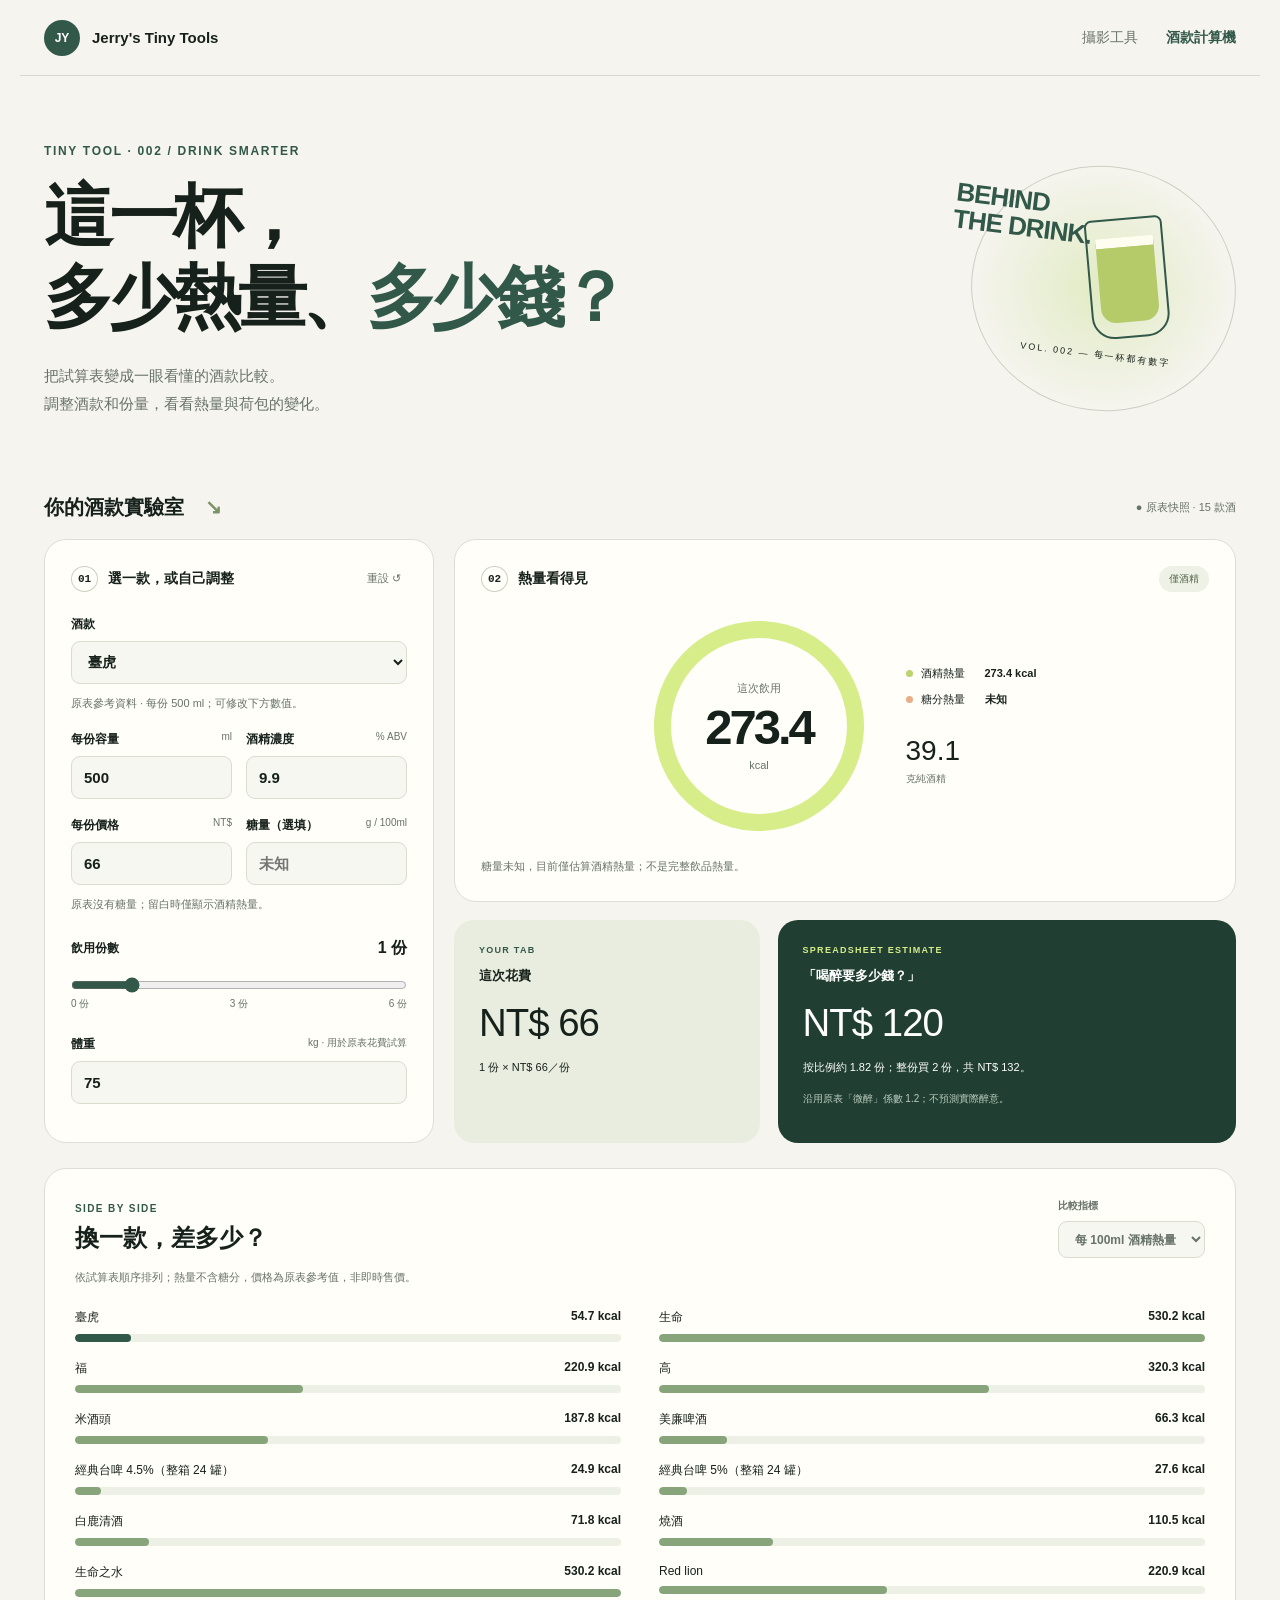
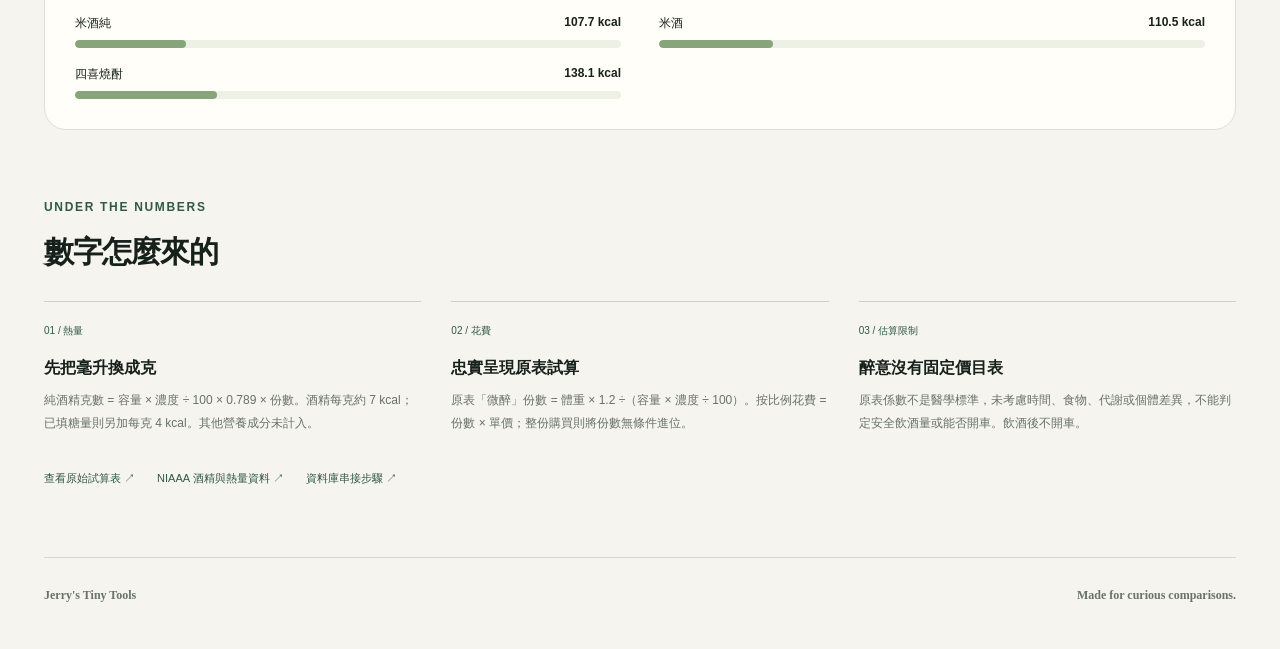
==== drinks.html @ 247eedcf "Add phone camera comparisons, equivalent focal input and drinks tool" ====
<!doctype html>
<html lang="zh-Hant">
<head>
  <meta charset="utf-8"><meta name="viewport" content="width=device-width, initial-scale=1">
  <meta name="description" content="用容量、酒精濃度與價格比較酒款熱量和試算花費。">
  <title>酒款熱量與花費計算機 · Jerry's Tiny Tools</title>
  <link rel="stylesheet" href="styles.css"><link rel="stylesheet" href="drinks.css">
</head>
<body class="drinks-page">
  <header class="site-header"><a class="brand" href="index.html"><span class="brand-mark">JY</span><span>Jerry's Tiny Tools</span></a><nav><a href="index.html">攝影工具</a><a href="drinks.html" aria-current="page">酒款計算機</a></nav></header>
  <main class="drink-main">
    <section class="drink-hero"><div><p class="eyebrow">Tiny tool · 002 / Drink smarter</p><h1>這一杯，<br>多少熱量、<em>多少錢？</em></h1><p>把試算表變成一眼看懂的酒款比較。<br>調整酒款和份量，看看熱量與荷包的變化。</p></div><div class="hero-stamp" aria-hidden="true"><span>BEHIND<br>THE DRINK.</span><div class="glass"><i></i></div><small>VOL. 002 — 每一杯都有數字</small></div></section>
    <div class="workspace-heading"><h2>你的酒款實驗室 <span>↘</span></h2><p id="data-status" role="status">正在載入酒款…</p></div>
    <section class="drink-workspace" aria-label="酒款計算機">
      <form id="drink-form" class="input-panel" novalidate>
        <div class="panel-title"><span class="step">01</span><h3>選一款，或自己調整</h3><button id="reset" type="button">重設 ↺</button></div>
        <label>酒款<select id="drink-select"><option value="custom">自訂酒款</option></select></label>
        <p id="source-note" class="subtle">可直接輸入酒款資料。</p>
        <div class="drink-fields">
          <label>每份容量 <span>ml</span><input id="volume" type="number" min="1" max="100000" step="any" value="500" required></label>
          <label>酒精濃度 <span>% ABV</span><input id="abv" type="number" min="0" max="100" step="any" value="9.9" required></label>
          <label>每份價格 <span>NT$</span><input id="price" type="number" min="0" max="1000000" step="any" value="66" required></label>
          <label>糖量（選填）<span>g / 100ml</span><input id="sugar" type="number" min="0" max="100" step="any" placeholder="未知" aria-describedby="sugar-note"></label>
        </div>
        <p id="sugar-note" class="subtle">原表沒有糖量；留白時僅顯示酒精熱量。</p>
        <div class="quantity-heading"><label for="quantity">飲用份數</label><output id="quantity-label" for="quantity">1 份</output></div>
        <input id="quantity" type="range" min="0" max="6" value="1" step="0.25"><div class="range-labels"><span>0 份</span><span>3 份</span><span>6 份</span></div>
        <label class="weight-field">體重 <span>kg · 用於原表花費試算</span><input id="weight" type="number" min="20" max="300" step="any" value="75" required></label>
        <p id="drink-error" role="alert"></p>
      </form>
      <div class="dashboard" id="dashboard" aria-live="polite">
        <article class="calorie-panel"><div class="panel-title"><span class="step">02</span><h3>熱量看得見</h3><span class="pill" id="calorie-mode">僅酒精</span></div><div class="calorie-content"><div class="calorie-ring" id="calorie-ring"><div><small>這次飲用</small><strong id="calories">—</strong><span>kcal</span></div></div><div class="calorie-legend"><p><i></i>酒精熱量 <b id="alcohol-calories">—</b></p><p><i class="sugar-dot"></i>糖分熱量 <b id="sugar-calories">未知</b></p><div class="alcohol-amount"><strong id="alcohol-grams">—</strong><span>克純酒精</span></div></div></div><p class="subtle" id="calorie-note">僅估算酒精熱量，不代表飲品完整營養標示。</p></article>
        <div class="cost-grid"><article class="spend-panel"><p class="eyebrow">Your tab</p><h3>這次花費</h3><strong id="cost">—</strong><p id="cost-detail"></p></article><article class="reference-panel"><p class="eyebrow">Spreadsheet estimate</p><h3>「喝醉要多少錢？」</h3><strong id="reference-cost">—</strong><p id="reference-detail"></p><small>沿用原表「微醉」係數 1.2；不預測實際醉意。</small></article></div>
      </div>
    </section>
    <section class="compare-panel"><div class="compare-title"><div><p class="eyebrow">Side by side</p><h2>換一款，差多少？</h2></div><label>比較指標<select id="compare-mode"><option value="calories">每 100ml 酒精熱量</option><option value="referenceCost">原表「微醉」花費</option><option value="price">每份價格</option></select></label></div><p class="subtle">依試算表順序排列；熱量不含糖分，價格為原表參考值，非即時售價。</p><div id="comparison" class="comparison-bars"></div></section>
    <section class="method-panel" id="method"><p class="eyebrow">Under the numbers</p><h2>數字怎麼來的</h2><div class="method-grid"><article><span>01 / 熱量</span><h3>先把毫升換成克</h3><p>純酒精克數 = 容量 × 濃度 ÷ 100 × 0.789 × 份數。酒精每克約 7 kcal；已填糖量則另加每克 4 kcal。其他營養成分未計入。</p></article><article><span>02 / 花費</span><h3>忠實呈現原表試算</h3><p>原表「微醉」份數 = 體重 × 1.2 ÷（容量 × 濃度 ÷ 100）。按比例花費 = 份數 × 單價；整份購買則將份數無條件進位。</p></article><article><span>03 / 估算限制</span><h3>醉意沒有固定價目表</h3><p>原表係數不是醫學標準，未考慮時間、食物、代謝或個體差異，不能判定安全飲酒量或能否開車。飲酒後不開車。</p></article></div><p class="source-links"><a href="https://docs.google.com/spreadsheets/d/1UPAgXNhhi6cMgHIBii5CfpqOb5altvb4Jef5Sp4wMOI/edit" target="_blank" rel="noreferrer">查看原始試算表 ↗</a><a href="https://rethinkingdrinking.niaaa.nih.gov/tools/calculators" target="_blank" rel="noreferrer">NIAAA 酒精與熱量資料 ↗</a><a href="docs/database.md">資料庫串接步驟 ↗</a></p></section>
  </main><footer><span>Jerry's Tiny Tools</span><span>Made for curious comparisons.</span></footer>
  <script src="config.js"></script><script type="module" src="drinks.mjs"></script>
</body></html>
---- styles.css ----
:root { --ink:#17211b; --muted:#677269; --paper:#f2f0e8; --card:#fbfaf5; --line:#d7d8cf; --green:#245f45; --lime:#c7ef63; --orange:#ee7952; }
* { box-sizing:border-box; }
html { scroll-behavior:smooth; }
body { margin:0; color:var(--ink); background:var(--paper); font-family:"Noto Sans TC",sans-serif; }
button,input,select { font:inherit; color:inherit; } a { color:inherit; text-decoration:none; }
.site-header { height:76px; max-width:1240px; margin:auto; padding:0 24px; display:flex; align-items:center; justify-content:space-between; border-bottom:1px solid var(--line); }
.brand { display:flex; align-items:center; gap:12px; font:800 15px Manrope,sans-serif; }
.brand-mark { width:36px; height:36px; display:grid; place-items:center; color:white; background:var(--green); border-radius:50%; font-size:12px; }
nav { display:flex; gap:28px; color:var(--muted); font-size:14px; } nav a:hover { color:var(--green); }
.hero { max-width:1240px; min-height:610px; margin:auto; padding:110px 24px 80px; position:relative; overflow:hidden; }
.hero::after { content:""; position:absolute; width:430px; height:430px; right:2%; top:50px; border:1px solid #afbaa4; border-radius:50%; box-shadow:inset 0 0 80px rgba(199,239,99,.28),0 0 0 70px rgba(255,255,255,.22),0 0 0 71px #d9dbd0; z-index:-1; }
.eyebrow { margin:0 0 18px; color:var(--green); font:800 12px Manrope,sans-serif; letter-spacing:.14em; text-transform:uppercase; }
h1,h2,h3,p { margin-top:0; }
h1 { max-width:850px; margin-bottom:28px; font:700 clamp(48px,7.3vw,96px)/1.04 "Noto Sans TC",sans-serif; letter-spacing:-.075em; }
h1 em { color:var(--green); font-style:normal; }
.hero-copy { max-width:570px; margin-bottom:36px; color:var(--muted); font-size:18px; line-height:1.8; }
.primary-button { display:inline-flex; align-items:center; gap:24px; padding:14px 18px 14px 22px; color:white; background:var(--green); border-radius:99px; font-weight:600; }
.primary-button span { display:grid; place-items:center; width:31px; height:31px; color:var(--ink); background:var(--lime); border-radius:50%; }
.calculator { padding:90px max(24px,calc((100vw - 1192px)/2)); color:white; background:var(--ink); }
.section-heading { display:flex; justify-content:space-between; align-items:end; gap:32px; margin-bottom:32px; }
.section-heading h2,.notes h2 { margin-bottom:0; font-size:clamp(32px,4vw,54px); letter-spacing:-.055em; }
.section-heading>p { max-width:420px; margin-bottom:4px; color:#aeb8b0; line-height:1.7; font-size:14px; }
.calculator .eyebrow { color:var(--lime); }
.sensor-note { color:#aeb8b0; font-size:12px; line-height:1.8; margin-bottom:24px; }
.spec-table-wrap { overflow-x:auto; margin:20px 0; border:1px solid #455148; border-radius:14px; }
.spec-table { width:100%; min-width:570px; border-collapse:collapse; font-size:13px; }
.spec-table caption { text-align:left; padding:18px; font-weight:700; }
.spec-table th,.spec-table td { padding:14px 18px; text-align:left; border-top:1px solid #455148; vertical-align:top; overflow-wrap:anywhere; }
.spec-table thead th:nth-child(2) { color:var(--lime); }
.spec-table thead th:nth-child(3) { color:var(--orange); }
.spec-table tbody th { color:#aeb8b0; font-weight:400; }
.spec-table a { text-decoration:underline; }
.field-grid>* { min-width:0; }
[hidden] { display:none !important; }
.presets { display:flex; flex-wrap:wrap; gap:10px; margin-bottom:24px; }
.presets button { padding:10px 15px; color:#ccd2cd; background:transparent; border:1px solid #455148; border-radius:99px; cursor:pointer; font-size:13px; }
.presets button:hover { color:var(--ink); background:var(--lime); border-color:var(--lime); }
.comparison-grid { display:grid; grid-template-columns:1fr 1fr; gap:18px; }
.setup-card { padding:26px; border:1px solid #3a463e; border-radius:22px; background:#222e27; }
.setup-b { background:#292d28; }
.card-label { display:flex; align-items:center; gap:12px; margin-bottom:24px; }
.card-label span { display:grid; place-items:center; width:30px; height:30px; color:var(--ink); background:var(--lime); border-radius:50%; font:800 12px Manrope; }
.setup-b .card-label span { background:var(--orange); }
.card-label input { width:calc(100% - 42px); padding:0; color:white; background:transparent; border:0; outline:0; font-size:19px; font-weight:700; }
.field-grid { display:grid; grid-template-columns:1.3fr 1fr; gap:14px; }
.field-grid label { position:relative; color:#aeb8b0; font-size:12px; }
.field-grid label span { position:absolute; right:13px; bottom:13px; color:#8e9991; }
.field-grid input,.field-grid select { width:100%; height:47px; margin-top:7px; padding:0 12px; color:white; background:#17211b; border:1px solid #465149; border-radius:10px; outline:0; }
.field-grid input { padding-right:38px; } .field-grid input:focus,.field-grid select:focus { border-color:var(--lime); }
.error { min-height:22px; margin:12px 0 0; color:#ff9f84; font-size:13px; }
.results { display:grid; grid-template-columns:.85fr 1.4fr; gap:18px; margin-top:6px; }
.result-feature,.result-list { color:var(--ink); background:var(--card); border-radius:22px; }
.result-feature { padding:28px; } .result-kicker { color:var(--muted); font-size:12px; font-weight:700; letter-spacing:.08em; }
.blur-visual { height:150px; position:relative; margin:8px 0 25px; display:flex; justify-content:center; align-items:center; }
.blur-orb { position:absolute; display:grid; place-items:center; min-width:48px; min-height:48px; border-radius:50%; transition:width .35s ease,height .35s ease; font:800 13px Manrope; backdrop-filter:blur(3px); }
.orb-a { left:25%; color:#153d2b; background:rgba(199,239,99,.72); box-shadow:0 0 45px rgba(99,160,63,.28); }
.orb-b { right:25%; color:#6b2b18; background:rgba(238,121,82,.68); box-shadow:0 0 45px rgba(238,121,82,.28); }
.result-feature h3 { margin-bottom:8px; font-size:23px; letter-spacing:-.03em; }
.result-feature>p:last-child { margin:0; color:var(--muted); font-size:13px; line-height:1.7; }
.result-list { display:grid; grid-template-columns:1fr 1fr; overflow:hidden; }
.metric { min-height:133px; padding:22px; border-right:1px solid var(--line); border-bottom:1px solid var(--line); }
.metric:nth-child(even) { border-right:0; } .metric:nth-last-child(-n+2) { border-bottom:0; }
.metric span,.metric small { display:block; color:var(--muted); } .metric span { margin-bottom:7px; font-size:12px; }
.metric strong { display:block; margin-bottom:8px; font:700 clamp(16px,2vw,21px) Manrope,"Noto Sans TC"; letter-spacing:-.03em; }
.metric small { font-size:11px; line-height:1.5; }
.notes { max-width:1240px; margin:auto; padding:110px 24px; }
.note-grid { display:grid; grid-template-columns:repeat(3,1fr); gap:24px; margin-top:54px; }
.note-grid article { padding-top:24px; border-top:2px solid var(--ink); } .note-grid span { color:var(--green); font:800 12px Manrope; }
.note-grid h3 { margin:34px 0 12px; font-size:20px; } .note-grid p,.fine-print { color:var(--muted); line-height:1.8; font-size:14px; }
.fine-print { max-width:820px; margin:60px 0 0; padding:18px 20px; background:#e8e6dc; border-radius:12px; }
footer { max-width:1192px; margin:auto; padding:30px 0 45px; display:flex; justify-content:space-between; color:var(--muted); border-top:1px solid var(--line); font:600 12px Manrope; }
@media (max-width:800px) {
  nav { gap:12px; font-size:12px; } .brand { font-size:12px; gap:7px; } .hero { min-height:560px; padding-top:90px; } .hero::after { width:270px; height:270px; right:-80px; top:55px; }
  .section-heading { display:block; } .section-heading>p { margin-top:18px; } .comparison-grid,.results,.note-grid { grid-template-columns:1fr; }
  .result-list { grid-template-columns:1fr; } .metric,.metric:nth-child(even),.metric:nth-last-child(-n+2) { border-right:0; border-bottom:1px solid var(--line); }
  .metric:last-child { border-bottom:0; } footer { margin:0 24px; }
}
@media (max-width:480px) { .hero { padding-top:70px; } h1 { font-size:45px; } .calculator { padding-left:16px; padding-right:16px; } .field-grid { grid-template-columns:1fr; } .setup-card,.result-feature { padding:20px; } }
---- drinks.css ----
.drinks-page{--green:#315849;--lime:#d6ed8a;background:#f5f4ee}.drink-main{max-width:1240px;margin:auto;padding:0 24px}.drink-hero{display:flex;justify-content:space-between;align-items:center;padding:68px 0 60px;gap:30px}.drink-hero h1{font-size:clamp(40px,5.4vw,70px);line-height:1.17;letter-spacing:-.065em;margin-bottom:24px}.drink-hero h1 em{white-space:nowrap}.drink-hero>div>p:last-child{font-size:15px;line-height:1.9;color:var(--muted)}.hero-stamp{width:265px;height:245px;position:relative;flex-shrink:0;border:1px solid #cbd1c2;border-radius:50%;transform:rotate(7deg);display:flex;flex-direction:column;align-items:center;justify-content:center;background:radial-gradient(ellipse,#e1ebc3,transparent 70%)}.hero-stamp>span{position:absolute;left:-26px;top:30px;font:900 26px/1.05 sans-serif;color:#315849;letter-spacing:-1px}.hero-stamp small{font-size:9px;letter-spacing:2px;margin-top:14px}.glass{height:120px;width:78px;border:2px solid #315849;border-radius:7px 7px 23px 23px;padding:8px;transform:rotate(-12deg);margin-left:45px}.glass i{display:block;background:#b5ca69;height:85%;margin-top:15%;border-radius:2px 2px 15px 15px;border-top:10px solid #fffdf0}.workspace-heading{display:flex;justify-content:space-between;align-items:center;margin-bottom:18px;gap:15px}.workspace-heading h2{font-size:20px;margin:0}.workspace-heading h2 span{color:#7c9269;margin-left:15px}.workspace-heading p{font-size:11px;color:var(--muted);margin:0}.drink-workspace{display:grid;grid-template-columns:390px 1fr;gap:20px}.input-panel,.calorie-panel,.compare-panel{background:#fffef9;border:1px solid #dedfd4;border-radius:22px;padding:26px}.panel-title{display:flex;align-items:center;gap:10px;margin-bottom:24px}.panel-title h3{font-size:14px;margin:0}.step{border:1px solid #cbd1c2;border-radius:50%;padding:6px;font:600 11px monospace}.panel-title button{margin-left:auto;background:none;border:0;font-size:11px;color:var(--muted);cursor:pointer}.input-panel label,.compare-title label{display:block;font-size:12px;font-weight:600}.input-panel label span{float:right;font-size:10px;color:var(--muted);font-weight:400}.input-panel input:not([type=range]),.input-panel select,.compare-title select{display:block;width:100%;height:43px;padding:0 12px;border:1px solid #d9ddcf;border-radius:9px;margin-top:8px;background:#f6f7f0;font-size:15px}.input-panel select{font-size:14px}.drink-fields{display:grid;grid-template-columns:1fr 1fr;gap:18px 14px}.subtle{color:var(--muted);font-size:11px;line-height:1.7;margin:10px 0 19px}.quantity-heading{display:flex;justify-content:space-between;align-items:center;margin-top:24px}.quantity-heading output{font-size:16px;font-weight:700}.input-panel input[type=range]{width:100%;accent-color:#315849;margin:18px 0 3px}.range-labels{display:flex;justify-content:space-between;color:var(--muted);font-size:10px}.weight-field{margin-top:25px}#drink-error{color:#a13721;font-size:12px;margin:12px 0 0}.dashboard{display:grid;grid-template-rows:auto 1fr;gap:18px}.pill{margin-left:auto;background:#eef1e5;color:#52654c;border-radius:20px;padding:6px 10px;font-size:10px}.calorie-content{display:flex;align-items:center;justify-content:center;gap:42px;padding:5px 0 16px}.calorie-ring{width:210px;height:210px;padding:17px;border-radius:50%;background:conic-gradient(#d6ed8a 100%,#e9ae88 0);transform:rotate(-30deg)}.calorie-ring>div{height:100%;border-radius:50%;background:#fffef9;display:flex;flex-direction:column;align-items:center;justify-content:center;transform:rotate(30deg)}.calorie-ring small,.calorie-ring span{color:var(--muted);font-size:11px}.calorie-ring strong{font:600 49px/1.3 sans-serif;letter-spacing:-3px}.calorie-legend p{font-size:11px;display:flex;align-items:center;gap:8px}.calorie-legend b{font-weight:600;margin-left:12px}.calorie-legend i{width:7px;height:7px;background:#bad46f;border-radius:50%}.calorie-legend .sugar-dot{background:#e9ae88}.alcohol-amount{display:flex;flex-direction:column;margin-top:28px}.alcohol-amount strong{font:500 28px sans-serif}.alcohol-amount span{font-size:10px;color:var(--muted);margin-top:5px}.calorie-panel>.subtle{margin-bottom:0}.cost-grid{display:grid;grid-template-columns:.8fr 1.2fr;gap:18px}.spend-panel,.reference-panel{border-radius:20px;padding:25px;background:#e9eddf}.reference-panel{background:#203e32;color:white}.cost-grid .eyebrow{font-size:9px;margin-bottom:12px}.reference-panel .eyebrow{color:#d6ed8a}.cost-grid h3{font-size:13px;margin-bottom:16px}.cost-grid strong{font:500 clamp(28px,3vw,40px) sans-serif;letter-spacing:-1px}.cost-grid p:not(.eyebrow){font-size:11px;line-height:1.8;margin:13px 0 0}.reference-panel small{display:block;font-size:10px;color:#bdcebf;line-height:1.7;margin-top:12px}.compare-panel{margin-top:25px;padding:30px}.compare-title{display:flex;align-items:center;justify-content:space-between;gap:15px}.compare-title .eyebrow{font-size:10px;margin-bottom:8px}.compare-title h2{font-size:24px;margin:0}.compare-title label{font-size:10px;color:var(--muted)}.compare-title select{height:37px;font-size:12px}.comparison-bars{display:grid;grid-template-columns:1fr 1fr;gap:18px 38px;margin-top:22px}.bar-label{display:flex;justify-content:space-between;gap:10px;font-size:12px;margin-bottom:8px}.bar-label strong{font:600 12px sans-serif;white-space:nowrap}.bar-track{height:8px;background:#edf0e5;border-radius:6px;overflow:hidden}.bar-fill{height:100%;background:#87a47b;border-radius:6px;transition:width .25s}.bar-row.selected .bar-fill{background:#315849}.method-panel{padding:70px 0 60px}.method-panel>h2{font-size:30px;letter-spacing:-1px}.method-grid{display:grid;grid-template-columns:repeat(3,1fr);gap:30px;margin-top:28px}.method-grid article{border-top:1px solid #cbd1c2;padding-top:18px}.method-grid span{font-size:10px;color:var(--green)}.method-grid h3{font-size:16px;margin:20px 0 10px}.method-grid p{font-size:12px;line-height:1.9;color:var(--muted)}.source-links{display:flex;flex-wrap:wrap;gap:22px;margin-top:25px;font-size:11px;color:var(--green)}a:hover{text-decoration:underline}input:focus-visible,select:focus-visible,button:focus-visible,a:focus-visible{outline:2px solid #67833d;outline-offset:3px}nav [aria-current=page]{color:var(--green);font-weight:700}.dashboard[hidden]{display:none}@media(max-width:1000px){.drink-workspace{grid-template-columns:330px 1fr}.calorie-content{gap:18px}.calorie-ring{width:170px;height:170px}.cost-grid{grid-template-columns:1fr}.calorie-legend b{margin-left:0}}@media(max-width:760px){.drink-workspace{grid-template-columns:1fr}.drink-hero{padding:45px 0 30px}.hero-stamp{display:none}.workspace-heading{align-items:start;flex-direction:column;gap:8px}.calorie-content{gap:35px}.calorie-ring{width:200px;height:200px}.cost-grid{grid-template-columns:1fr 1fr}.comparison-bars,.method-grid{grid-template-columns:1fr}.compare-title{align-items:start;flex-direction:column}.method-panel{padding-top:50px}.drink-main{padding:0 18px}}@media(max-width:420px){.cost-grid{grid-template-columns:1fr}.calorie-ring{width:165px;height:165px}.calorie-content{gap:18px}.input-panel,.calorie-panel,.compare-panel{padding:20px}.brand-mark{width:28px;height:28px}.site-header{padding:0 16px}.brand{font-size:10px}.calorie-ring strong{font-size:40px}}@media(prefers-reduced-motion:reduce){*{scroll-behavior:auto!important;transition:none!important}}
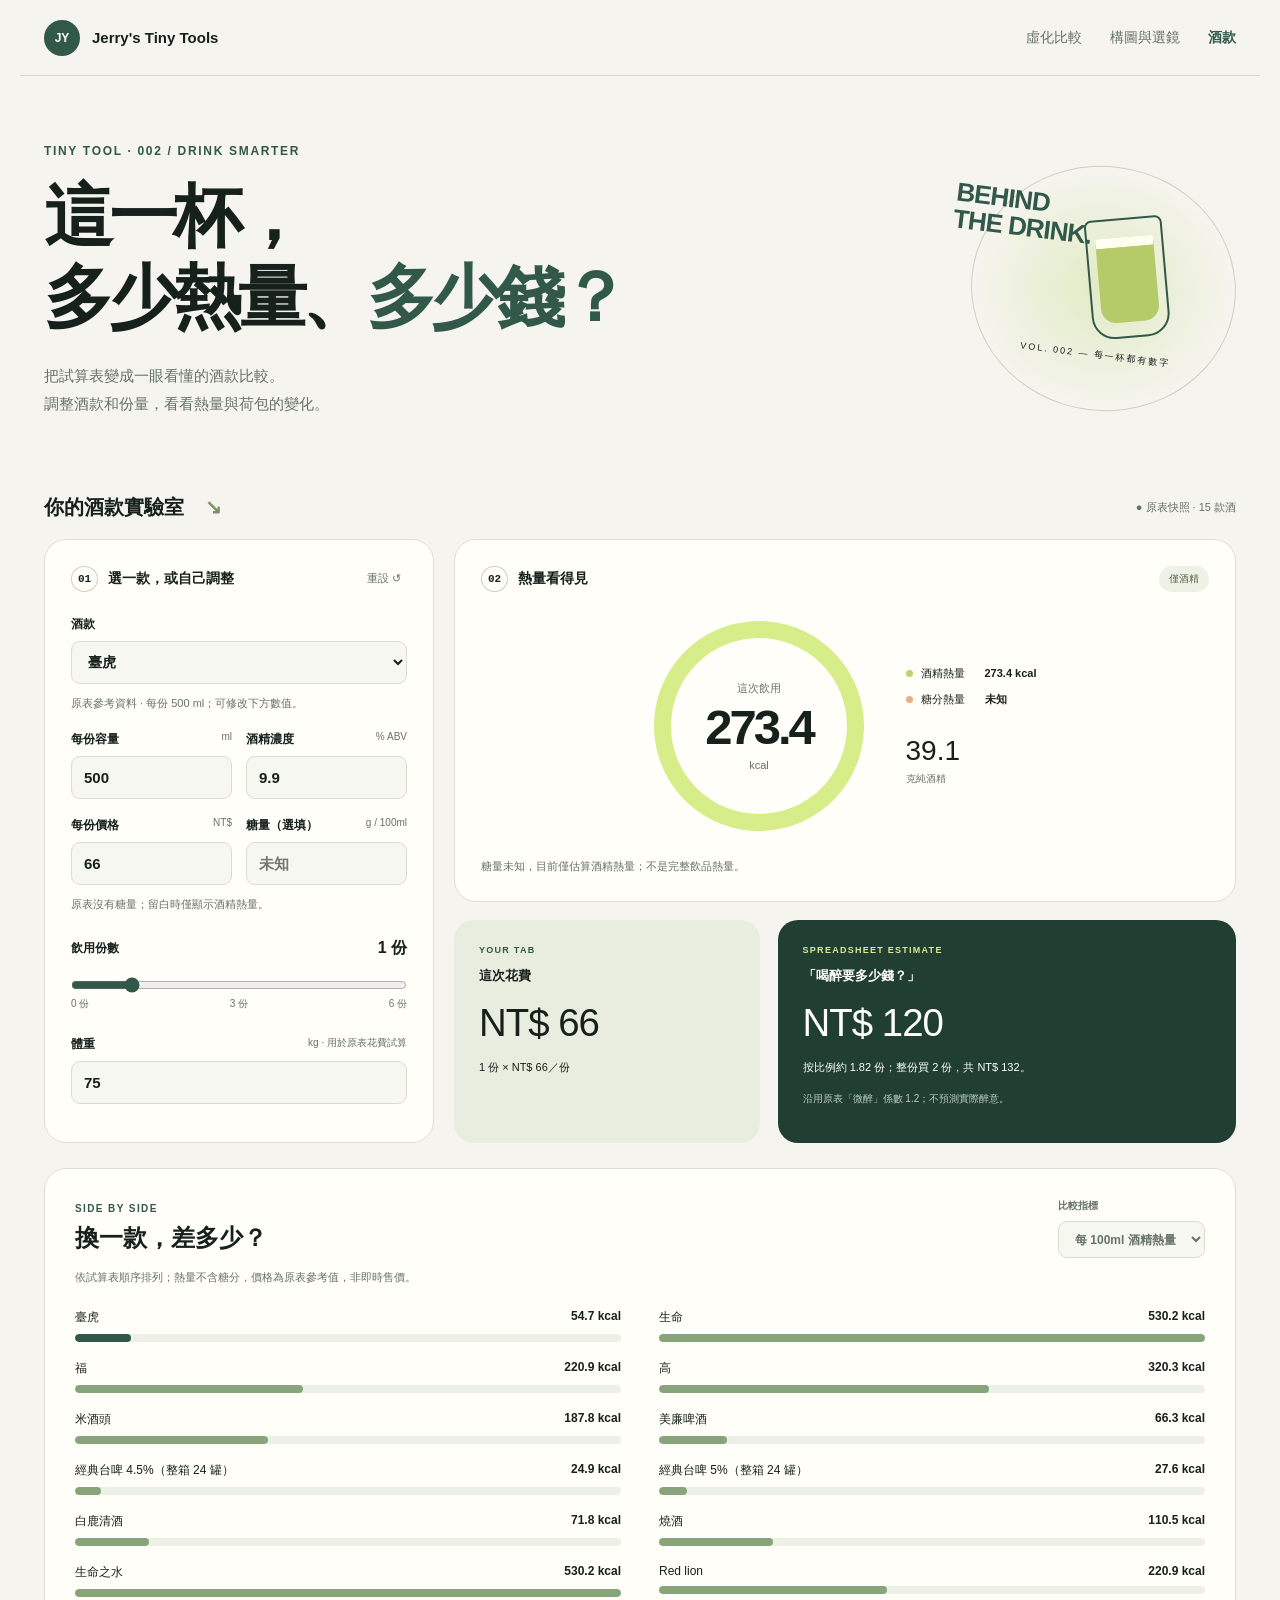
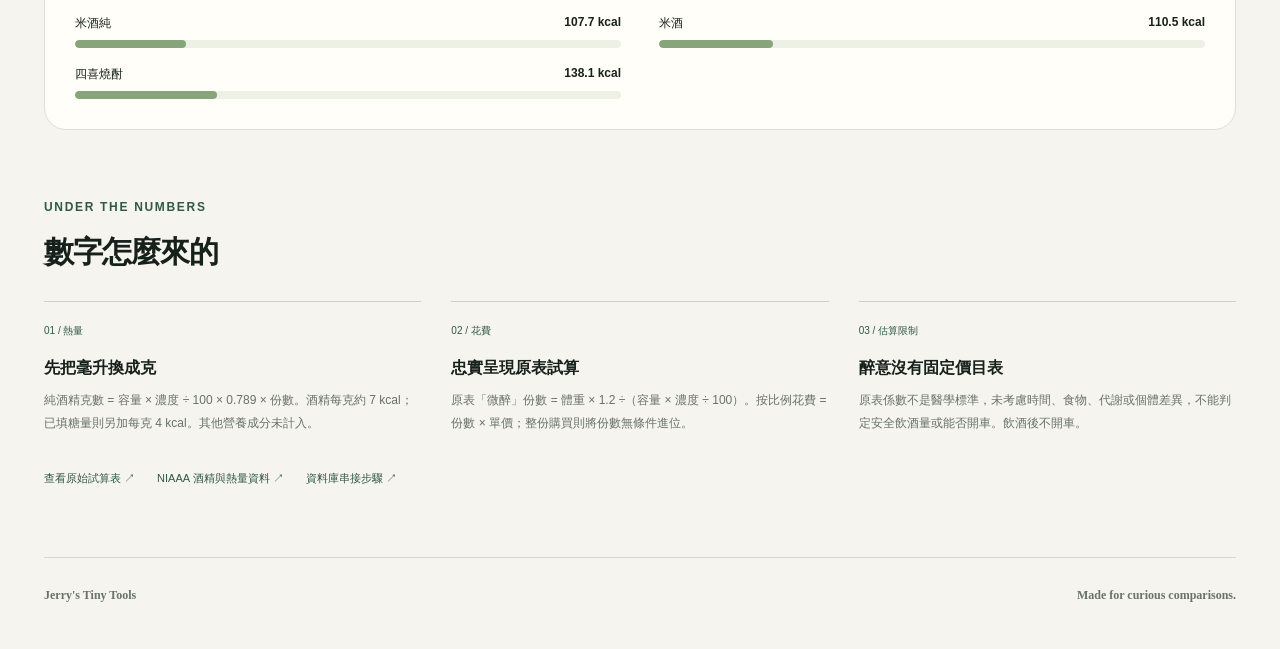
==== commit 8664cce0: "Add interactive framing and lens planning workbench" ====
--- a/drinks.html
+++ b/drinks.html
@@ -7,7 +7,7 @@
   <link rel="stylesheet" href="styles.css"><link rel="stylesheet" href="drinks.css">
 </head>
 <body class="drinks-page">
-  <header class="site-header"><a class="brand" href="index.html"><span class="brand-mark">JY</span><span>Jerry's Tiny Tools</span></a><nav><a href="index.html">攝影工具</a><a href="drinks.html" aria-current="page">酒款計算機</a></nav></header>
+  <header class="site-header"><a class="brand" href="index.html"><span class="brand-mark">JY</span><span>Jerry's Tiny Tools</span></a><nav><a href="index.html">虛化比較</a><a href="planner.html">構圖與選鏡</a><a href="drinks.html" aria-current="page">酒款</a></nav></header>
   <main class="drink-main">
     <section class="drink-hero"><div><p class="eyebrow">Tiny tool · 002 / Drink smarter</p><h1>這一杯，<br>多少熱量、<em>多少錢？</em></h1><p>把試算表變成一眼看懂的酒款比較。<br>調整酒款和份量，看看熱量與荷包的變化。</p></div><div class="hero-stamp" aria-hidden="true"><span>BEHIND<br>THE DRINK.</span><div class="glass"><i></i></div><small>VOL. 002 — 每一杯都有數字</small></div></section>
     <div class="workspace-heading"><h2>你的酒款實驗室 <span>↘</span></h2><p id="data-status" role="status">正在載入酒款…</p></div>
